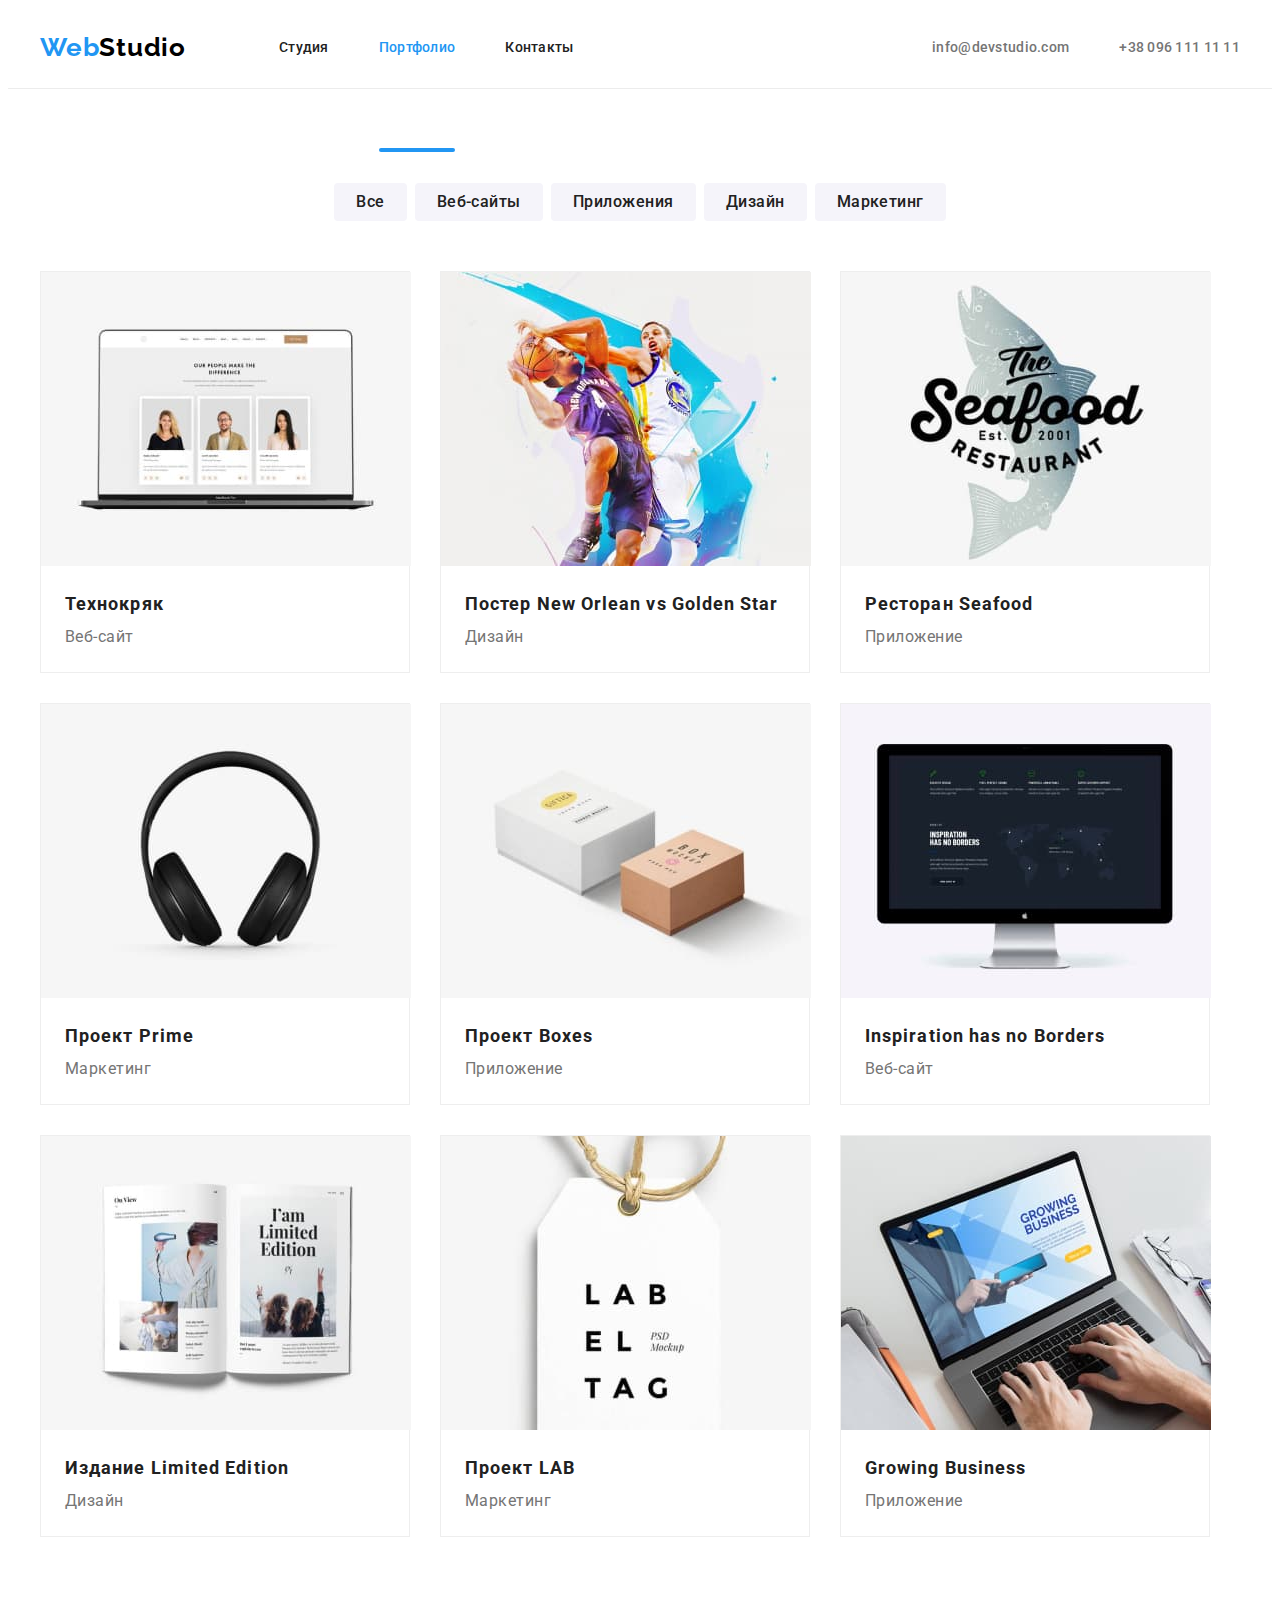
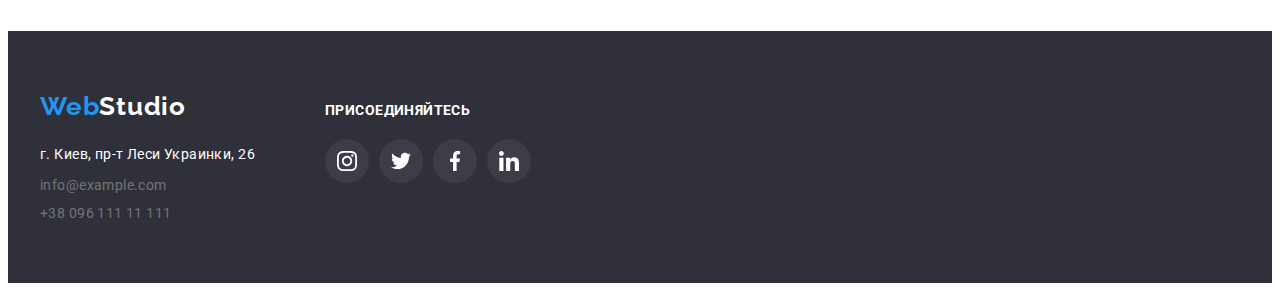
==== portfolio.html @ d409ba4e "Офформив модальне вікно та секцію у футері" ====
<!DOCTYPE html>
<html lang="ru">
  <head>
    <meta charset="UTF-8" />
    <meta http-equiv="X-UA-Compatible" content="IE=edge" />
    <meta name="viewport" content="width=, initial-scale=1.0" />
    <title>Портфолио</title>
    <link
      rel="stylesheet"
      href="https://fonts.googleapis.com/css2?family=Raleway:wght@700&family=Roboto:wght@400;500;700;900&display=swap"
    />
    <link
      rel="stylesheet"
      href="https://cdnjs.cloudflare.com/ajax/libs/modern-normalize/1.1.0/modern-normalize.min.css"
      integrity="sha512-wpPYUAdjBVSE4KJnH1VR1HeZfpl1ub8YT/NKx4PuQ5NmX2tKuGu6U/JRp5y+Y8XG2tV+wKQpNHVUX03MfMFn9Q=="
      crossorigin="anonymous"
      referrerpolicy="no-referrer"
    />
    <link rel="stylesheet" href="./css/style.css" />
  </head>

  <body>
    <!-- Header -->
    <header class="page-header">
      <nav class="container main-nav">
        <a href="index.html" class="logo up"><span class="slogan">Web</span>Studio</a>
        <ul class="site-nav list">
          <li class="item"><a href="./index.html" class="link">Студия</a></li>
          <li class="item"><a href="./portfolio.html" class="link current">Портфолио</a></li>
          <li class="item"><a href="#" class="link">Контакты</a></li>
        </ul>

        <ul class="auth-nav list">
          <li class="item">
            <a href="mailto:info@devstudio.com" class="link">info@devstudio.com</a>
          </li>
          <li class="item"><a href="tel:+380961111111" class="link">+38 096 111 11 11</a></li>
        </ul>
      </nav>
    </header>

    <!-- Main -->
    <main>
      <section class="section portfolio">
        <div class="container portfolio">
          <h1 class="hero-nav visually-hidden">Наші роботи</h1>

          <ul class="radio-button">
            <li class="navigation-element">
              <button class="navigation" type="button">Все</button>
            </li>

            <li class="navigation-element">
              <button class="navigation" type="button">Веб-сайты</button>
            </li>

            <li class="navigation-element">
              <button class="navigation" type="button">Приложения</button>
            </li>

            <li class="navigation-element">
              <button class="navigation" type="button">Дизайн</button>
            </li>

            <li class="navigation-element">
              <button class="navigation" type="button">Маркетинг</button>
            </li>
          </ul>

          <!-- Work -->

          <ul class="work">
            <li class="work-slide">
              <a class="work-link" href="#">
                <div class="work-thumb">
                  <img src="./images/portfolio1.jpg" alt="ноутбук" width="370" height="294" />
                  <div class="work-thumb-overlay">
                    <p class="work-text-overlay">
                      Ресурс предлагает комплексные предложения с разным уровнем функционала и
                      сервисов. Все это позволит посетителю получить исчерпывающие сведения о
                      компании или частном лице.
                    </p>
                  </div>
                </div>

                <div class="work-element">
                  <h2 class="item">Технокряк</h2>
                  <p class="benefits">Веб-сайт</p>
                </div>
              </a>
            </li>

            <li class="work-slide">
              <a class="work-link" href="#">
                <div class="work-thumb">
                  <img
                    src="./images/portfolio2.jpg"
                    alt="гра в баскетбол"
                    width="370"
                    height="294"
                  />
                  <div class="work-thumb-overlay">
                    <p class="work-text-overlay">
                      Ресурс предлагает комплексные предложения с разным уровнем функционала и
                      сервисов. Все это позволит посетителю получить исчерпывающие сведения о
                      компании или частном лице.
                    </p>
                  </div>
                </div>

                <div class="work-element">
                  <h2 class="item">Постер New Orlean vs Golden Star</h2>
                  <p class="benefits">Дизайн</p>
                </div>
              </a>
            </li>

            <li class="work-slide">
              <a href="#" class="work-link">
                <div class="work-thumb">
                  <img
                    src="./images/portfolio3.jpg"
                    alt="логотип ресторану"
                    width="370"
                    height="294"
                  />
                  <div class="work-thumb-overlay">
                    <p class="work-text-overlay">
                      Ресурс предлагает комплексные предложения с разным уровнем функционала и
                      сервисов. Все это позволит посетителю получить исчерпывающие сведения о
                      компании или частном лице.
                    </p>
                  </div>
                </div>
                <div class="work-element">
                  <h2 class="item">Ресторан Seafood</h2>
                  <p class="benefits">Приложение</p>
                </div>
              </a>
            </li>

            <li class="work-slide">
              <a href="#" class="work-link">
                <div class="work-thumb">
                  <img src="./images/portfolio4.jpg" alt="навушники" width="370" height="294" />
                  <div class="work-thumb-overlay">
                    <p class="work-text-overlay">
                      Ресурс предлагает комплексные предложения с разным уровнем функционала и
                      сервисов. Все это позволит посетителю получить исчерпывающие сведения о
                      компании или частном лице.
                    </p>
                  </div>
                </div>
                <div class="work-element">
                  <h2 class="item">Проект Prime</h2>
                  <p class="benefits">Маркетинг</p>
                </div>
              </a>
            </li>

            <li class="work-slide">
              <a href="#" class="work-link">
                <div class="work-thumb">
                  <img src="./images/portfolio5.jpg" alt="дві коробки" width="370" height="294" />
                  <div class="work-thumb-overlay">
                    <p class="work-text-overlay">
                      Ресурс предлагает комплексные предложения с разным уровнем функционала и
                      сервисов. Все это позволит посетителю получить исчерпывающие сведения о
                      компании или частном лице.
                    </p>
                  </div>
                </div>
                <div class="work-element">
                  <h2 class="item">Проект Boxes</h2>
                  <p class="benefits">Приложение</p>
                </div>
              </a>
            </li>

            <li class="work-slide">
              <a href="#" class="work-link">
                <div class="work-thumb">
                  <img src="./images/portfolio6.jpg" alt="монітор" width="370" height="294" />
                  <div class="work-thumb-overlay">
                    <p class="work-text-overlay">
                      Ресурс предлагает комплексные предложения с разным уровнем функционала и
                      сервисов. Все это позволит посетителю получить исчерпывающие сведения о
                      компании или частном лице.
                    </p>
                  </div>
                </div>
                <div class="work-element">
                  <h2 class="item">Inspiration has no Borders</h2>
                  <p class="benefits">Веб-сайт</p>
                </div>
              </a>
            </li>

            <li class="work-slide">
              <a href="#" class="work-link">
                <div class="work-thumb">
                  <img src="./images/portfolio7.jpg" alt="книга" width="370" height="294" />
                  <div class="work-thumb-overlay">
                    <p class="work-text-overlay">
                      Ресурс предлагает комплексные предложения с разным уровнем функционала и
                      сервисов. Все это позволит посетителю получить исчерпывающие сведения о
                      компании или частном лице.
                    </p>
                  </div>
                </div>
                <div class="work-element">
                  <h2 class="item">Издание Limited Edition</h2>
                  <p class="benefits">Дизайн</p>
                </div>
              </a>
            </li>

            <li class="work-slide">
              <a href="#" class="work-link">
                <div class="work-thumb">
                  <img src="./images/portfolio8.jpg" alt="бірка" width="370" height="294" />
                  <div class="work-thumb-overlay">
                    <p class="work-text-overlay">
                      Ресурс предлагает комплексные предложения с разным уровнем функционала и
                      сервисов. Все это позволит посетителю получить исчерпывающие сведения о
                      компании или частном лице.
                    </p>
                  </div>
                </div>
                <div class="work-element">
                  <h2 class="item">Проект LAB</h2>
                  <p class="benefits">Маркетинг</p>
                </div>
              </a>
            </li>

            <li class="work-slide">
              <a href="#" class="work-link">
                <div class="work-thumb">
                  <img src="./images/portfolio9.jpg" alt="ноутбук" width="370" height="294" />
                  <div class="work-thumb-overlay">
                    <p class="work-text-overlay">
                      Ресурс предлагает комплексные предложения с разным уровнем функционала и
                      сервисов. Все это позволит посетителю получить исчерпывающие сведения о
                      компании или частном лице.
                    </p>
                  </div>
                </div>
                <div class="work-element">
                  <h2 class="item">Growing Business</h2>
                  <p class="benefits">Приложение</p>
                </div>
              </a>
            </li>
          </ul>
        </div>
      </section>
    </main>
    <!-- Footer -->
    <footer>
      <div class="container-footer">
        <div class="container-first">
          <a href="index.html" class="logo down"><span class="slogan">Web</span>Studio</a>
          <address class="address-nav">
            <p class="contact">г. Киев, пр-т Леси Украинки, 26</p>
            <ul class="conection">
              <li class="address-mail">
                <a class="link mail" href="mailto:info@example.com">info@example.com</a>
              </li>
              <li class="address-tel">
                <a class="link tel" href="tel:+380991111111">+38 096 111 11 111</a>
              </li>
            </ul>
          </address>
        </div>

        <!-- Footer link -->

        <div class="container-second">
          <p class="text-footer">Присоединяйтесь</p>
          <ul class="list-footer">
            <li class="item-footer">
              <a class="web-footer" href="#" aria-label="instagram">
                <svg class="icon-footer">
                  <use href="./images/symbol-defs.svg#icon-instagram-footer"></use>
                </svg>
              </a>
            </li>

            <li class="item-footer">
              <a class="web-footer" href="#" aria-label="twitter">
                <svg class="icon-footer">
                  <use href="./images/symbol-defs.svg#icon-twitter-footer"></use>
                </svg>
              </a>
            </li>

            <li class="item-footer">
              <a class="web-footer" href="#" aria-label="facebook">
                <svg class="icon-footer">
                  <use href="./images/symbol-defs.svg#icon-facebook-footer"></use>
                </svg>
              </a>
            </li>

            <li class="item-footer">
              <a class="web-footer" href="#" aria-label="linkedlin">
                <svg class="icon-footer">
                  <use href="./images/symbol-defs.svg#icon-linkedin-footer"></use>
                </svg>
              </a>
            </li>
          </ul>
        </div>
      </div>
    </footer>
  </body>
</html>
---- css/style.css ----
:root {
  --primeri-text-color: #757575;
  --secondary-text-color: #212121;
  --accent-text-color: #2196f3;
  --accent-bg-color: #2196f3;
  --logo-text-color: #000000;
  --primeri-bg-color: #fff;
  --address-color: #fff;
  --address-link: rgba(2 55, 255, 255, 0.6);
  --icon-color: #afb1b8;
  --transition: 250ms cubic-bezier(0.4, 0, 0.2, 1);
  --overlay-bg-color: rgba(33, 150, 243, 0.9);
  --overlay-modal-bg-color: rgba(0, 0, 0, 0.2);
  --ovarlay-modal-color: #fff;
  --input-border-color: 1px solid rgba(33, 33, 33, 0.2);
}
/* Основний колір тексту #212121 */
/* Вторинний колір #757575 */
/* Допоміжний колір #2196F3 */
/* Фон заголовка #2F303A */

/* Шрифт лого Raleway 700 */
/* Фонт основного тексту Roboto 400 500 700 900 */

body {
  color: var(--primeri-text-color);
  background-color: var(--primeri-bg-color);
  font-family: Roboto, sans-serif;
  text-decoration: none;
}

textarea {
  resize: none;
  outline: none;
}

input {
  outline: none;
}

ul,
p,
li,
h1,
h2,
h3 {
  margin: 0;
  padding: 0;
}

.container {
  padding-right: 15px;
  padding-left: 15px;
  margin: 0;
  margin-left: auto;
  margin-right: auto;
  width: 1200px;
}

.list {
  margin: 0;
  padding: 0;
}

/* Logo */
.logo.up {
  padding-top: 24px;
  padding-bottom: 25px;

  color: var(--logo-text-color);
  font-weight: 700;
  font-size: 26px;
  line-height: 1.19;
  letter-spacing: 0.03em;
  text-decoration: none;
  font-family: 'Raleway';
}

.slogan {
  color: var(--accent-text-color);
}

/* Navigation */
.site-nav .link,
.auth-nav .link,
.hero-nav .button {
  color: var(--primeri-text-color);
  font-weight: 500;
  font-size: 14px;
  line-height: 1.14;
  letter-spacing: 0.02em;
}

.site-nav {
  display: flex;
  margin-left: 93px;
}

.main-nav {
  display: flex;
  align-items: center;
}

header {
  border-bottom: 1px solid rgba(236, 236, 236, 1);
}

.site-nav .item:not(:last-child) {
  margin-right: 50px;
}

.site-nav .link {
  display: block;
  padding-top: 32px;
  padding-bottom: 32px;

  color: var(--secondary-text-color);
}

.auth-nav {
  display: flex;
  margin-left: auto;
}

.auth-nav .item + .item {
  margin-left: 50px;
}

.icon-item {
  display: inline-flex;
  width: 16px;
  height: 16px;
  margin-right: 10px;
  fill: var(--primeri-text-color);
  transition: fill var(--transition);
}

.auth-nav .link {
  display: flex;
  align-items: center;
}

ul,
a {
  list-style: none;
  text-decoration: none;
}

.site-nav .link:hover,
.site-nav .link:focus,
.auth-nav .link:hover,
.auth-nav .link:focus,
.address-nav .link:hover,
.address-nav .link:focus {
  color: var(--accent-text-color);
}

.link:hover .icon-item,
.link:focus .icon-item {
  fill: var(--accent-text-color);
}

.link.current {
  color: var(--accent-text-color);
}

.item .link {
  display: flex;
  position: relative;
  transition: color var(--transition);
  height: 100%;
  text-decoration: none;
}

.link.current::after {
  position: absolute;
  content: '';
  bottom: 0;
  width: 100%;
  height: 4px;
  background-color: var(--accent-text-color);
  border-radius: 2px;
}

/* Hero */

.hero {
  max-width: 1600px;
  max-height: 600px;
  padding-top: 200px;
  padding-bottom: 200px;
  margin-left: auto;
  margin-right: auto;
  text-align: center;

  background-color: #c4c4c4;
  background-image: linear-gradient(to top, rgba(47, 48, 58, 0.4), rgba(47, 48, 58, 0.4)),
    url('../images/hero.jpg');
  background-repeat: no-repeat;
  background-position: center;
  background-size: cover;
}

.hero-title {
  color: #fff;
  margin-bottom: 30px;
  margin-left: auto;
  margin-right: auto;

  width: 696px;
  font-style: normal;
  font-weight: 900;
  font-size: 44px;
  line-height: 1.36;
  letter-spacing: 0.06em;
  text-transform: uppercase;
}

/* Hero button */

button {
  color: var(--secondary-text-color);
  background-color: #f5f4fa;
  cursor: pointer;

  font-family: 'Roboto';
  border-radius: 4px;
  border: 0px;
}

.hero button {
  padding: 10px 32px;
  min-width: 200px;
  min-height: 50px;
  box-shadow: 0px 4px 4px rgba(0, 0, 0, 0.15);

  color: #fff;
  background-color: var(--accent-text-color);

  font-size: 16px;
  line-height: 1.87;
  font-weight: 700;
  align-items: center;
  text-align: center;
  letter-spacing: 0.06em;
}

/* Hero backdrop & modal */
.backdrop {
  position: fixed;
  top: 0;
  left: 0;
  z-index: 1;

  height: 100%;
  width: 100%;

  background-color: rgba(0, 0, 0, 0.2);
  transition: var(--transition);
}

.modal {
  position: absolute;
  top: 50%;
  left: 50%;
  transform: translate(-50%, -50%);

  width: 528px;
  height: 581px;

  background-color: var(--ovarlay-modal-color);
}

.backdrop.is-hidden {
  opacity: 0;
  pointer-events: none;
}

.modal-container {
  position: relative;
  display: block;
  width: 100%;
  height: 100%;
}

.hero .modal-close-btn {
  display: flex;
  align-items: center;
  justify-content: center;

  position: absolute;
  top: 8px;
  right: 8px;

  min-height: 30px;
  min-width: 30px;
  padding: 0;
  margin: 0;
  box-shadow: none;

  border-radius: 50%;
  border: 1px solid rgba(0, 0, 0, 0.1);
  background-color: var(--ovarlay-modal-color);
  line-height: normal;
}

.modal-close-icon {
  height: 18px;
  width: 18px;
}

.modal-close-icon:hover,
.modal-close-icon:focus {
  fill: var(--accent-bg-color);
}
/* Hero form */
.data-form {
  display: flex;
  flex-direction: column;
  padding-left: 40px;
  padding-right: 40px;
  margin-bottom: 10px;
}

.form-text {
  display: block;
  padding-top: 40px;
  margin-bottom: 12px;

  color: var(--secondary-text-color);
  font-weight: 700;
  font-size: 20px;
  line-height: 1.15;
  letter-spacing: 0.03em;
}

.form-input {
  width: 448px;
  height: 40px;
  border: var(--input-border-color);
  border-radius: 4px;
  padding-left: 42px;
  padding-right: 12px;
}

.form-input:focus-within {
  border-color: var(--accent-text-color);
}

textarea:focus-within {
  border-color: var(--accent-text-color);
}

.form-item {
  position: relative;
  margin-bottom: 10px;
}

.form-icon {
  position: absolute;
  top: 11px;
  left: 12px;
  width: 18px;
  height: 18px;
}

.form-label {
  display: flex;
  flex-direction: flex-start;
  margin-bottom: 4px;

  color: var(--primeri-text-color);
  font-weight: 400;
  font-size: 12px;
  line-height: 1.16;
  letter-spacing: 0.01em;
}

.form-input:focus-within + .form-icon {
  fill: var(--accent-bg-color);
}
.textarea {
  width: 100%;
  padding: 12px 16px 12px 16px;
  border: var(--input-border-color);
  border-radius: 4px;
}

.data-label-checkbox {
  display: flex;
  position: relative;
  margin-top: 20px;
  margin-bottom: 30px;
  margin-left: 12px;

  font-weight: 400;
  font-size: 14px;
  line-height: 1.71;
  letter-spacing: 0.03em;
}

.form-checkbox {
  margin-right: 8.32px;
  opacity: 0;
}

.agreement {
  padding-left: 3px;
  color: var(--accent-text-color);
}

.form-checkbox-black {
  position: absolute;
  top: 4px;
  left: -2px;
  width: 16px;
  height: 15px;
  opacity: 1;
  transition: opacity var(--transition);
}

.form-checkbox-blue {
  position: absolute;
  top: 4px;
  left: -2px;
  width: 16px;
  height: 15px;
  opacity: 0;
  transition: opacity var(--transition);
}

.form-checkbox:checked ~ .form-checkbox-black {
  opacity: 0;
}
.form-checkbox:checked ~ .form-checkbox-blue {
  opacity: 1;
}

/* Section 1 */
.section-item {
  display: flex;
}

.list-item + .list-item {
  margin-left: 30px;
}
.section {
  padding-bottom: 94px;
}

.icon-content {
  display: flex;
  justify-content: center;
  align-items: center;
  margin: 0;
  padding: 0;
  width: 270px;
  height: 120px;
  background-color: #f5f4fa;
}

.icon-benefits {
  height: 70px;
  width: 70px;

  border-radius: 4px;
}

.list-item > .section-title {
  padding-top: 30px;
}

.section-title {
  margin-bottom: 10px;

  color: var(--secondary-text-color);

  font-weight: 700;
  font-size: 14px;
  line-height: 1.14;
  letter-spacing: 0.03em;
  text-transform: uppercase;
}

.text {
  color: var(--primeri-text-color);
  font-weight: 400;
  font-size: 14px;
  line-height: 1.71;
  letter-spacing: 0.03em;
}

.section.list .list-item {
  width: calc(100% - 90px / 4);
}

/* Section 2 */

.section.item {
  margin-bottom: 0;
  padding-bottom: 94px;
}

.section-img {
  display: flex;
  width: calc(100% - 60px / 3);
  height: 294px;
}

.section-img + .section-img {
  margin-left: 30px;
}

.section-title.list {
  margin-bottom: 50px;
  color: var(--secondary-text-color);

  font-weight: 700;
  font-size: 36px;
  line-height: 1.16;
  text-align: center;
  letter-spacing: 0.03em;

  text-transform: none;
}

.section.customer {
  padding-top: 94px;
}

.list-item {
  position: relative;
  margin-bottom: 0;
}

.product-item {
  display: flex;
  padding-top: 27px;
  padding-bottom: 27px;
  position: absolute;
  justify-content: center;
  align-items: center;
  bottom: 0;
  left: 0;
  width: 100%;

  color: var(--address-color);
  background: rgba(47, 48, 58, 0.8);

  font-weight: 700;
  font-size: 14px;
  line-height: 1.14;
  letter-spacing: 0.03em;
  text-transform: uppercase;
}
/* Section 3 */
.section.list {
  padding-top: 94px;
  padding-bottom: 94px;
  margin-bottom: 0;
}
.work-list {
  margin-bottom: 10px;

  color: var(--secondary-text-color);

  font-weight: 500;
  font-size: 16px;
  line-height: 1.18;
  letter-spacing: 0.03em;
}

.section.people {
  padding-top: 94px;
  margin-bottom: 0;
  padding-bottom: 94px;

  background-color: #f5f4fa;
}

.work-title {
  color: var(--primeri-text-color);

  font-weight: 400;
  font-size: 16px;
  line-height: 1.18;
  letter-spacing: 0.03em;
}

.work-people + .work-people {
  margin-left: 30px;
}

.work-people {
  border-radius: 0px 0px 4px 4px;
  box-shadow: 0px 1px 3px rgba(0, 0, 0, 0.12), 0px 1px 1px rgba(0, 0, 0, 0.14),
    0px 2px 1px rgba(0, 0, 0, 0.2);
  background-color: #fff;
}

.card-people {
  text-align: center;
  padding-top: 30px;
  padding-bottom: 16px;
}

/* Social network */
.link-list {
  display: flex;
  width: 206px;
  height: 44px;
  margin: 0px 32px 30px 32px;
  padding: 0;
  list-style: none;
  justify-content: space-between;
}

.link-net {
  width: 44px;
  height: 44px;
}

.link-page {
  display: flex;
  width: 100%;
  height: 100%;
  justify-content: space-around;
  align-items: center;
  fill: var(--icon-color);
  background-color: transparent;
  border-radius: 50%;
  list-style: none;
  transition: fill var(--transition), background-color var(--transition);
}

.link-icon {
  padding: 0;
  margin: 0;
  height: 20px;
  width: 20px;
}

.link-page:hover,
.link-page:focus {
  fill: var(--address-color);
  background-color: var(--accent-text-color);
}

/* Section 4 */
.list-customer {
  display: flex;
  list-style: none;
}

.main-customer {
  height: 92px;
  width: 170px;
}

.page-customer {
  display: flex;
  justify-content: center;
  align-items: center;
  width: 100%;
  height: 100%;
  background-color: transparent;
  border: 1px solid var(--icon-color);
  border-radius: 4px;
  transition: border var(--transition);
}

.icon-customer {
  width: 106px;
  height: 60px;
  fill: var(--icon-color);
  transition: fill var(--transition);
}

.main-customer + .main-customer {
  margin-left: 30px;
}

.page-customer:hover,
.page-customer:focus {
  border: 1px solid var(--accent-text-color);
}

.page-customer:hover .icon-customer,
.page-customer:focus .icon-customer {
  fill: var(--accent-text-color);
}

/* Footer */
footer {
  padding-top: 60px;
  padding-bottom: 60px;
}
.section-footer {
  padding-top: 60px;
  padding-bottom: 60px;
}

.container-footer {
  display: flex;
  padding-right: 15px;
  padding-left: 15px;
  margin: 0;
  margin-left: auto;
  margin-right: auto;
  width: 1200px;
}

.logo.down {
  display: flex;
  margin-bottom: 20px;

  color: var(--address-color);

  font-weight: 700;
  font-size: 26px;
  line-height: 1.19;
  letter-spacing: 0.03em;
  text-decoration: none;
  font-family: 'Raleway';
}

footer {
  background-color: #2f303a;
}

.address-nav .contact {
  margin-bottom: 9px;

  color: var(--address-color);

  font-style: normal;
  font-weight: 400;
  font-size: 14px;
  line-height: 24px;
  letter-spacing: 0.03em;
}

.address-nav .link {
  color: var(--address-link);

  text-decoration: none;
  font-style: normal;
  font-weight: 400;
  font-size: 14px;
  line-height: 1.71px;
  letter-spacing: 0.03em;
  transition: var(--transition);
}

/* Hidden text h1 */
.hero-nav.visually-hidden {
  position: absolute;
  width: 1px;
  height: 1px;
  margin: -1px;
  border: 0;
  padding: 0;

  white-space: nowrap;
  clip-path: inset(100%);
  clip: rect(0 0 0 0);
  overflow: hidden;
}

.address-mail {
  margin-bottom: 9px;
}

/* Footer link */
.container-second {
  margin-left: 70px;
  padding-top: 12px;
  padding-bottom: 40px;
}

.text-footer,
.subscription-text {
  margin-bottom: 20px;

  color: var(--address-color);
  font-weight: 700;
  font-size: 14px;
  line-height: 1.14;
  letter-spacing: 0.03em;
  text-transform: uppercase;
}

.list-footer {
  display: flex;
}

.item-footer {
  width: 44px;
  height: 44px;
}

.item-footer + .item-footer {
  margin-left: 10px;
}

.web-footer {
  display: flex;
  width: 100%;
  height: 100%;
  border-radius: 50%;
  background-color: #ffffff10;
  align-items: center;
  justify-content: center;
  transition: background-color var(--transition);
}

.icon-footer {
  height: 20px;
  width: 20px;
  fill: var(--address-color);
}

.web-footer:hover,
.web-footer:focus {
  background-color: var(--accent-text-color);
}

/* Footer subscription */

.subscription {
  display: inline-block;
  margin-left: 93px;
  padding-top: 12px;
}

.subscription-text {
  display: block;
  margin-bottom: 20px;
}

.subscription-form {
  display: flex;
  align-items: center;
}

.subscription-input {
  width: 358px;
  height: 50px;
  padding-top: 15px;
  padding-bottom: 15px;
  padding-left: 16px;
  margin-right: 12px;

  font-weight: 400;
  font-size: 16px;
  line-height: 1.25;
  letter-spacing: 0.03em;

  color: rgba(255, 255, 255, 0.6);
  background-color: transparent;
  border: 1px solid rgba(255, 255, 255, 0.3);
  border-radius: 4px;
  outline: none;
}

.subscription-input:focus-within {
  border: 1px solid rgba(255, 255, 255, 0.3);
}

.subscription-form button {
  display: flex;
  align-items: center;
  padding-left: 29px;
  width: 200px;
  height: 50px;

  font-weight: 700;
  font-size: 16px;
  line-height: 1.87;
  letter-spacing: 0.06em;
  color: #fff;
  background-color: var(--accent-bg-color);
}

.subscription-icon {
  margin-left: 10px;
  width: 24px;
  height: 24px;
  fill: #fff;
}
/* Portfolio */
/* Navigation buttons */
.section.portfolio {
  padding-top: 94px;
}

.radio-button {
  display: flex;
  justify-content: center;
  margin-bottom: 50px;
}

.navigation {
  padding: 6px 22px;
  vertical-align: top;
  transition: box-shadow var(--transition), color var(--transition),
    background-color var(--transition);

  font-family: 'Roboto';
  font-weight: 500;
  font-size: 16px;
  line-height: 1.62;
  text-align: center;
  letter-spacing: 0.03em;
}

.navigation-element + .navigation-element {
  margin-left: 8px;
}

.navigation:hover,
.navigation:focus {
  color: var(--address-color);
  background-color: var(--accent-text-color);
  box-shadow: 0px 4px 4px 0px rgba(0, 0, 0, 0.25);
}

/* Work */
.work-thumb img {
  display: block;
}
.work {
  display: flex;
  flex-wrap: wrap;
  box-sizing: 100%;
  flex-basis: calc(100% / 3);
}

.work-element {
  padding: 20px 24px;
}

.work-element .item {
  color: var(--secondary-text-color);

  font-weight: 700;
  font-size: 18px;
  line-height: 2;
  letter-spacing: 0.06em;
}

.work-element .benefits {
  color: var(--primeri-text-color);

  font-weight: 400;
  font-size: 16px;
  line-height: 1.87;
  letter-spacing: 0.03em;
}

.hero-nav {
  color: #fff;
}

.work-slide {
  border: 1px solid rgba(238, 238, 238, 1);
  box-sizing: border-box;
  width: 370px;
  transition: box-shadow var(--transition);
}

.work-slide:not(:nth-child(3n)) {
  margin-right: 30px;
}

.work-slide:not(:nth-child(n + 7)) {
  margin-bottom: 30px;
}

.work-slide:hover,
.work-slide:focus {
  box-shadow: 0px 4px 4px rgba(0, 0, 0, 0.25);
}

.work-link {
  display: inline-block;
  transition: var(--transition);
}

/* Overlay */

.work-thumb {
  position: relative;
  overflow: hidden;
  text-decoration: none;
}

.work-thumb-overlay {
  display: flex;
  position: absolute;
  left: 0;
  top: 0;
  width: 100%;
  height: 100%;
  align-items: center;
  padding-left: 24px;
  padding-right: 24px;
  transform: translateY(100%);
  transition: var(--transition);

  opacity: 0;

  color: var(--address-color);
  background-color: var(--accent-text-color);
  font-weight: 400;
  font-size: 18px;
  line-height: 1.55;
  letter-spacing: 0.03em;
}

.work .work-link:hover .work-thumb-overlay {
  transform: translateY(0);
  opacity: 1;
}
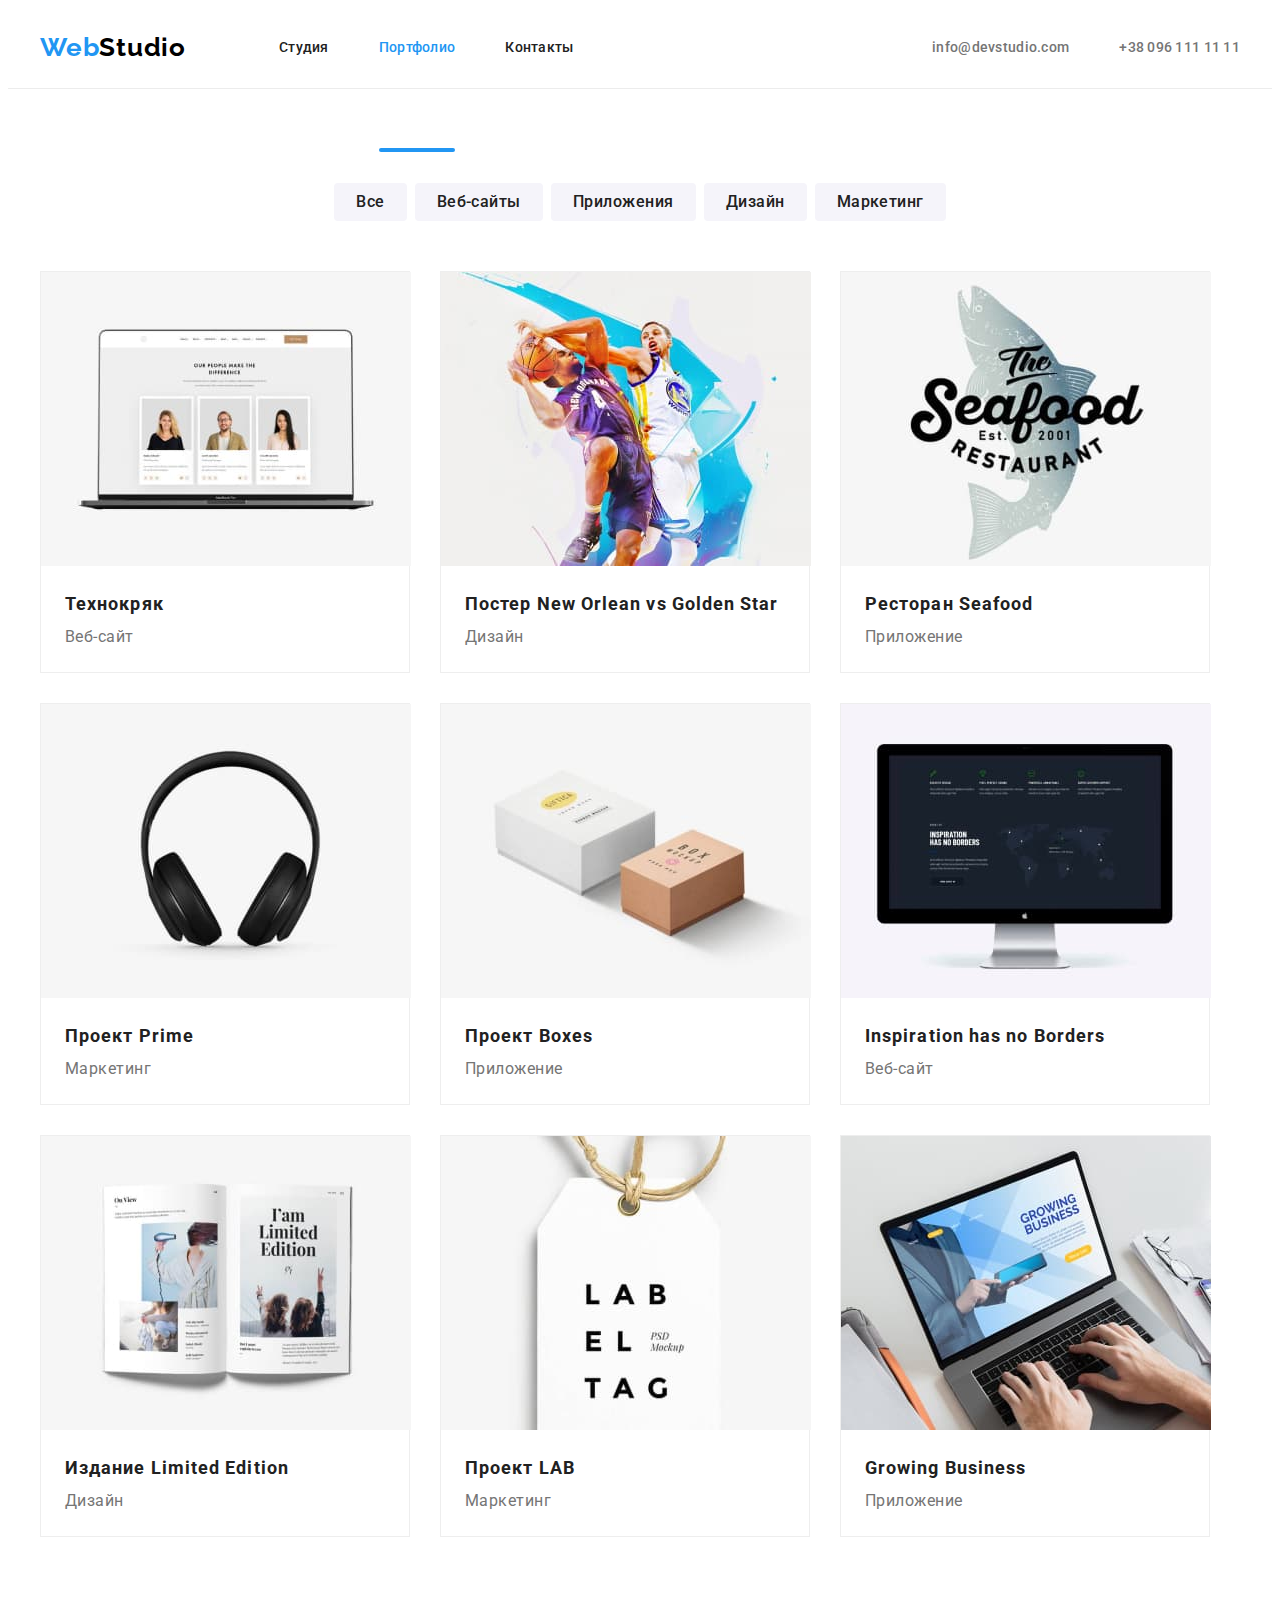
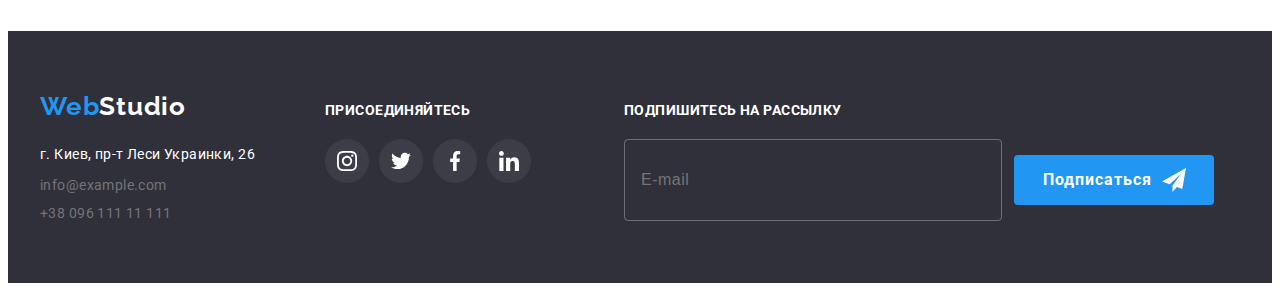
==== commit b2ed20fc: "Добавив форму у футер до Портфоліо" ====
--- a/portfolio.html
+++ b/portfolio.html
@@ -312,6 +312,26 @@
             </li>
           </ul>
         </div>
+
+        <!-- Footer subscription -->
+        <div class="subscription">
+          <b class="subscription-text">Подпишитесь на рассылку</b>
+          <form class="subscription-form">
+            <input
+              class="subscription-input"
+              type="text"
+              name="letter"
+              id="letter"
+              placeholder="E-mail"
+            />
+            <button type="submit">
+              Подписаться
+              <svg class="subscription-icon">
+                <use href="./images/symbol-defs.svg#icon-send"></use>
+              </svg>
+            </button>
+          </form>
+        </div>
       </div>
     </footer>
   </body>
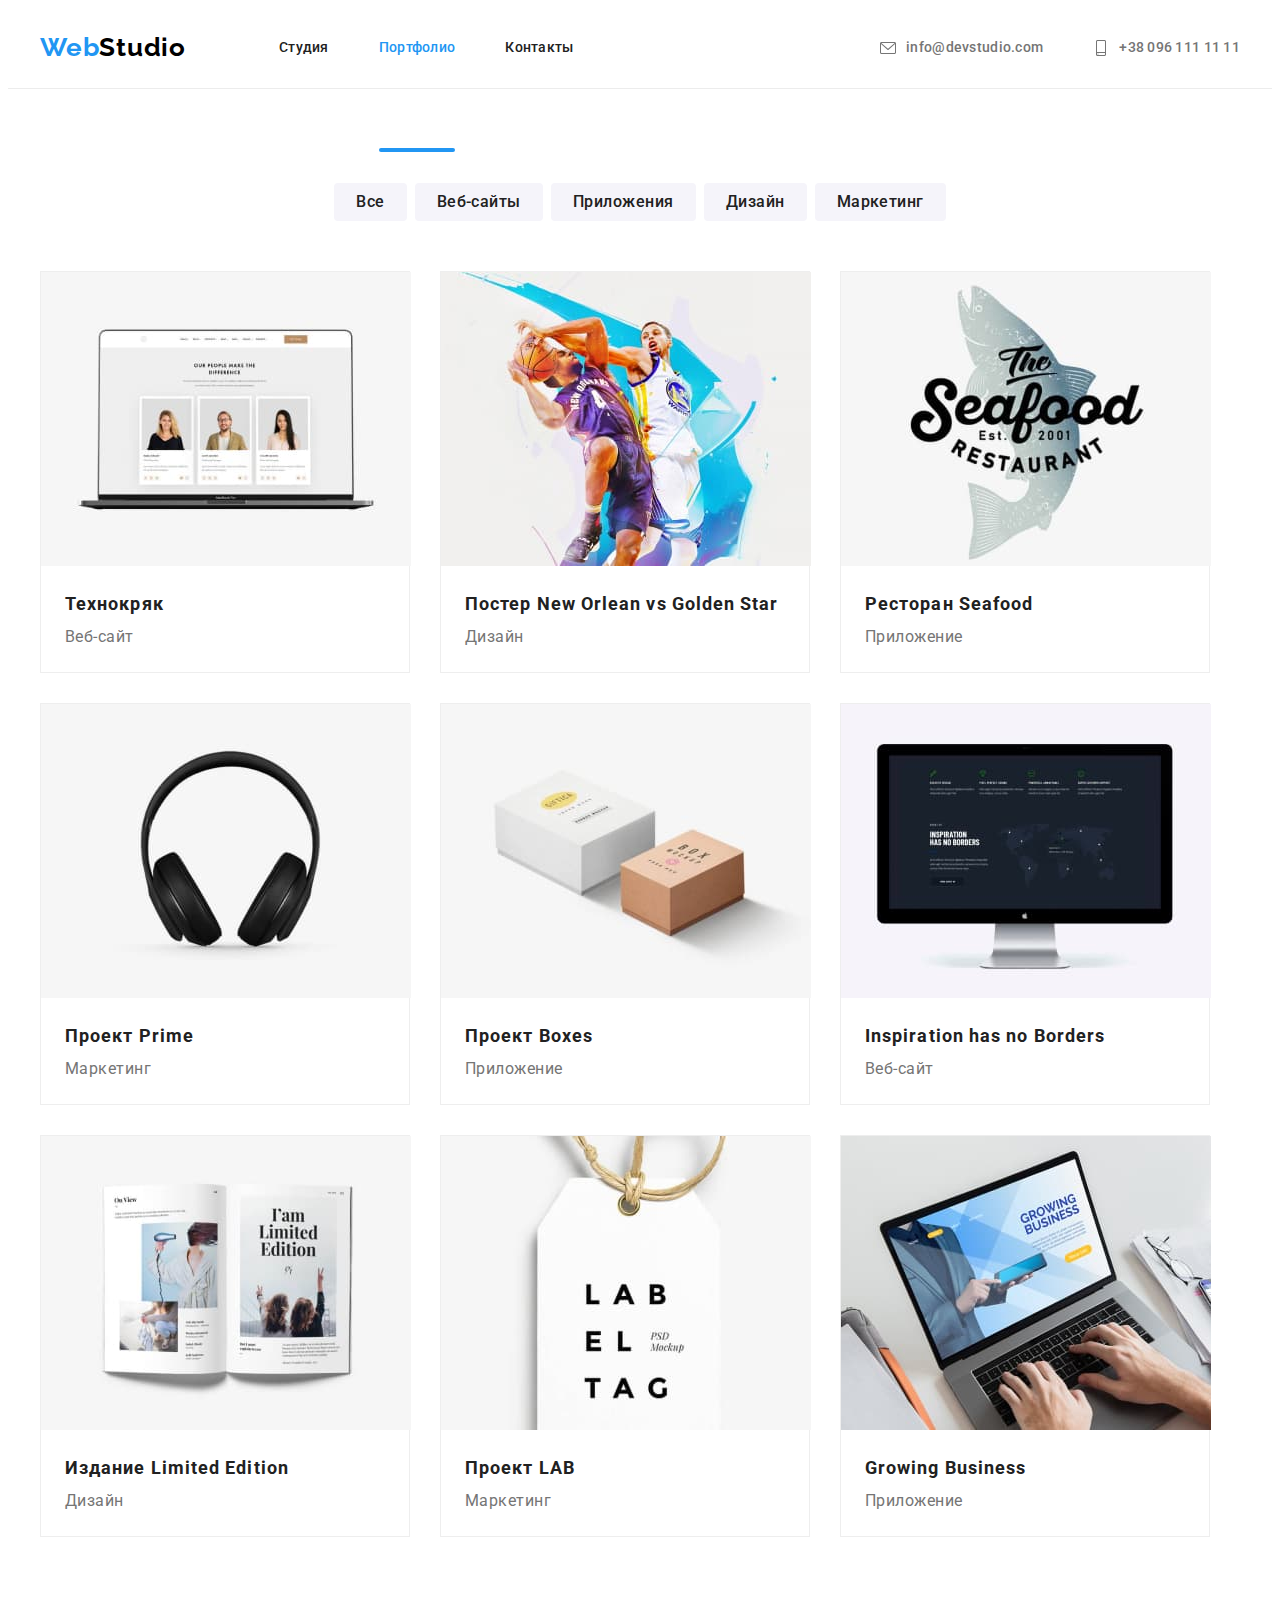
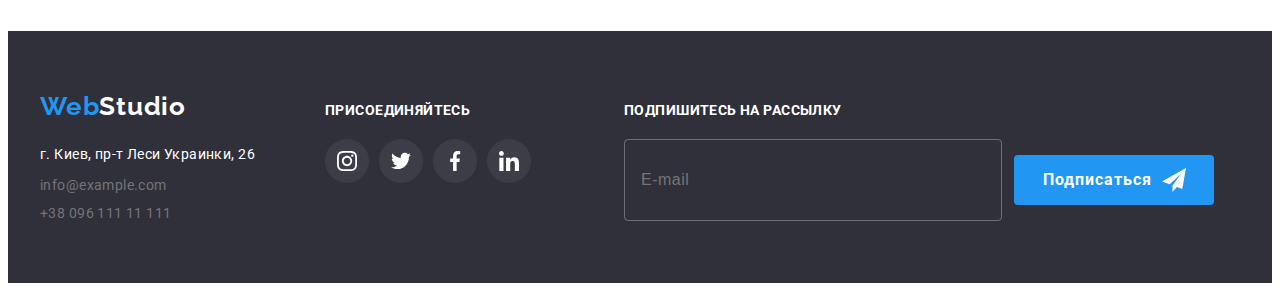
==== commit 7314d3be: "змінив link у Портфоліо" ====
--- a/portfolio.html
+++ b/portfolio.html
@@ -32,9 +32,21 @@
 
         <ul class="auth-nav list">
           <li class="item">
-            <a href="mailto:info@devstudio.com" class="link">info@devstudio.com</a>
+            <a class="link" href="mailto:info@devstudio.com">
+              <svg class="icon-item">
+                <use href="./images/symbol-defs.svg#icon-mail"></use>
+              </svg>
+              info@devstudio.com</a
+            >
           </li>
-          <li class="item"><a href="tel:+380961111111" class="link">+38 096 111 11 11</a></li>
+          <li class="item">
+            <a class="link" href="tel:+380961111111">
+              <svg class="icon-item">
+                <use href="./images/symbol-defs.svg#icon-smartphone"></use>
+              </svg>
+              +38 096 111 11 11</a
+            >
+          </li>
         </ul>
       </nav>
     </header>
--- a/css/style.css
+++ b/css/style.css
@@ -29,6 +29,20 @@
   text-decoration: none;
 }
 
+.visually-hidden {
+  position: absolute;
+  width: 1px;
+  height: 1px;
+  margin: -1px;
+  border: 0;
+  padding: 0;
+
+  white-space: nowrap;
+  clip-path: inset(100%);
+  clip: rect(0 0 0 0);
+  overflow: hidden;
+}
+
 textarea {
   resize: none;
   outline: none;
@@ -347,6 +361,10 @@
   border-color: var(--accent-text-color);
 }
 
+.form-input:focus-within {
+  border-color: var(--accent-text-color);
+}
+
 textarea:focus-within {
   border-color: var(--accent-text-color);
 }
@@ -358,8 +376,9 @@
 
 .form-icon {
   position: absolute;
-  top: 11px;
+  top: 50%;
   left: 12px;
+  transform: translateY(-50%);
   width: 18px;
   height: 18px;
 }
@@ -381,6 +400,7 @@
 }
 .textarea {
   width: 100%;
+  height: 120px;
   padding: 12px 16px 12px 16px;
   border: var(--input-border-color);
   border-radius: 4px;
@@ -391,7 +411,7 @@
   position: relative;
   margin-top: 20px;
   margin-bottom: 30px;
-  margin-left: 12px;
+  margin-left: 35px;
 
   font-weight: 400;
   font-size: 14px;
@@ -401,18 +421,18 @@
 
 .form-checkbox {
   margin-right: 8.32px;
-  opacity: 0;
 }
 
 .agreement {
   padding-left: 3px;
   color: var(--accent-text-color);
+  text-decoration: underline;
 }
 
 .form-checkbox-black {
   position: absolute;
   top: 4px;
-  left: -2px;
+  left: -23px;
   width: 16px;
   height: 15px;
   opacity: 1;
@@ -422,7 +442,7 @@
 .form-checkbox-blue {
   position: absolute;
   top: 4px;
-  left: -2px;
+  left: -23px;
   width: 16px;
   height: 15px;
   opacity: 0;
